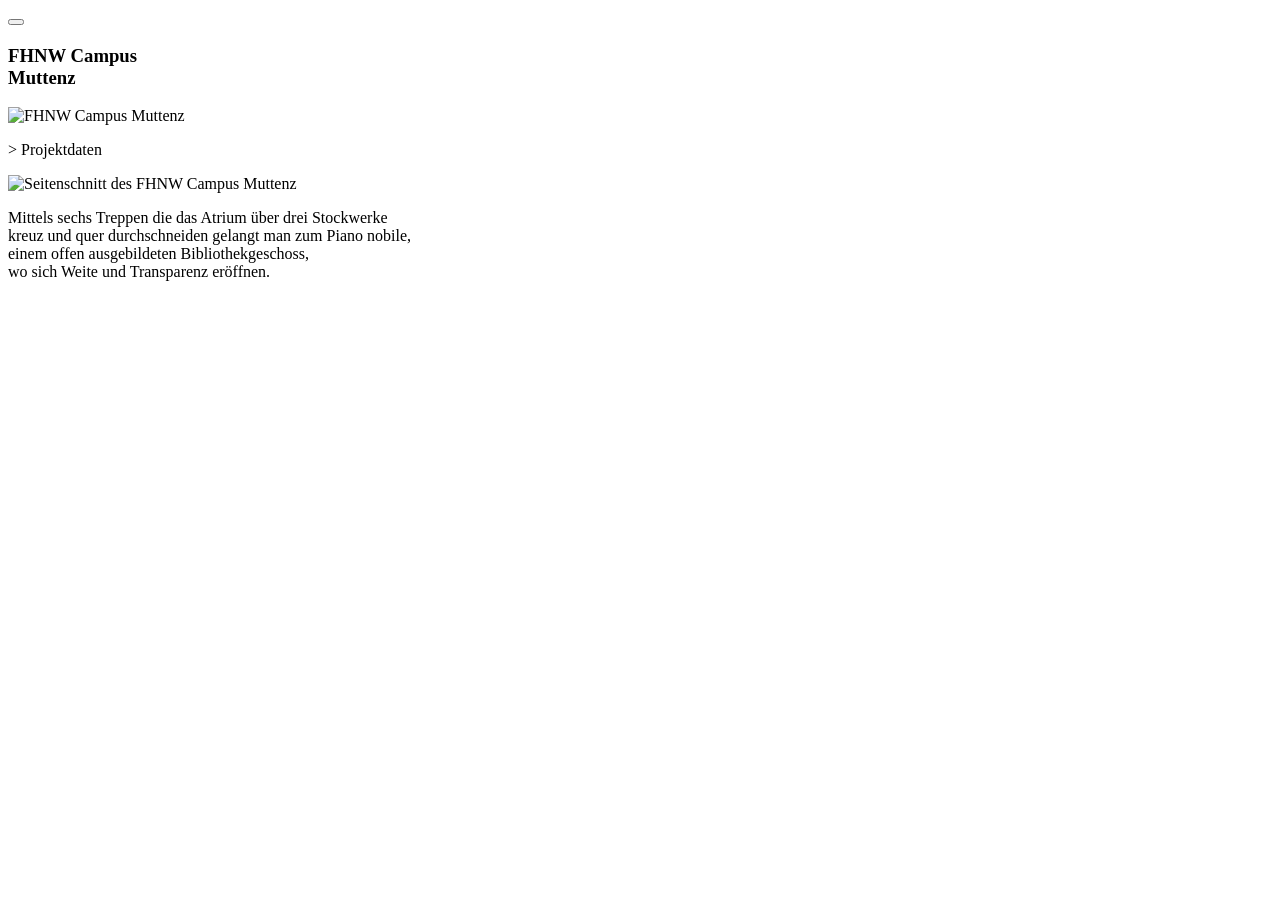
==== Website FHNW Muttenz - Final/index.html @ f7a6bd66 "Add files via upload" ====
<!DOCTYPE html>
<html lang="de">
<head>
    <meta charset="UTF-8">
    <meta name="viewport" content="width=device-width, initial-scale=1.0">
    <meta http-equiv="Cache-Control" content="no-cache, no-store, must-revalidate">
    <meta http-equiv="Pragma" content="no-cache">
    <meta http-equiv="Expires" content="0">
    <title>Website FHNW Muttenz</title>

    <link rel="stylesheet" href="css/style.css?v=20260316-2">
</head>
<body>

<button class="menu-button" type="button" aria-label="Menü öffnen">
    <span></span>
    <span></span>
    <span></span>
</button>

<section class="hero">
    <section class="start-image">
        <h1 class="hero-title">FHNW Campus<br>Muttenz</h1>
        <img src="images/Bilder/big/start_image.jpg" alt="FHNW Campus Muttenz">
    </section>
</section>

<section class="line-strip" aria-label="Dekorative Linien">
    <span class="line"></span>
    <span class="line"></span>
    <span class="line"></span>
    <span class="line"></span>
    <span class="line"></span>
    <span class="line"></span>
    <span class="line"></span>
    <span class="line"></span>
    <span class="line"></span>
    <span class="line"></span>
    <span class="line"></span>
    <span class="line"></span>
    <span class="line"></span>
    <span class="line"></span>
    <span class="line"></span>
    <span class="line"></span>
    <span class="line"></span>
    <span class="line"></span>
    <span class="line"></span>
    <span class="line"></span>
    <span class="line"></span>
    <span class="line"></span>
    <span class="line"></span>
    <span class="line"></span>
    <span class="line"></span>
    <span class="line"></span>
    <span class="line"></span>
    <span class="line"></span>
    <span class="line"></span>
    <span class="line"></span>
    <span class="line"></span>
    <span class="line"></span>
    <span class="line"></span>
    <span class="line"></span>
    <span class="line"></span>
    <span class="line"></span>
    <span class="line"></span>
    <span class="line"></span>
    <span class="line"></span>
    <span class="line"></span>
    <span class="line"></span>
    <span class="line"></span>
    <span class="line"></span>
    <span class="line"></span>
    <span class="line"></span>
    <span class="line"></span>
    <span class="line"></span>
    <span class="line"></span>
    <span class="line"></span>
    <span class="line"></span>
    <span class="line"></span>
    <span class="line"></span>
    <span class="line"></span>
    <span class="line"></span>
    <span class="line"></span>
    <span class="line"></span>
    <span class="line"></span>
    <span class="line"></span>
    <span class="line"></span>
    <span class="line"></span>
    <span class="line"></span>
    <span class="line"></span>
    <span class="line"></span>
    <span class="line"></span>
    <span class="line"></span>
    <span class="line"></span>
    <span class="line"></span>
    <span class="line"></span>
    <span class="line"></span>
    <span class="line"></span>
    <span class="line"></span>
    <span class="line"></span>
    <span class="line"></span>
    <span class="line"></span>
    <span class="line"></span>
    <span class="line"></span>
    <span class="line"></span>
    <span class="line"></span>
    <span class="line"></span>
    <span class="line"></span>
    <span class="line"></span>
    <span class="line"></span>
    <span class="line"></span>
    <span class="line"></span>
    <span class="line"></span>
    <span class="line"></span>
    <span class="line"></span>
    <span class="line"></span>
    <span class="line"></span>
    <span class="line"></span>
    <span class="line"></span>
    <span class="line"></span>
    <span class="line"></span>
    <span class="line"></span>
    <span class="line"></span>
    <span class="line"></span>
    <span class="line"></span>
    <span class="line"></span>
    <span class="line"></span>
    <span class="line"></span>
    <span class="line"></span>
    <span class="line"></span>
    <span class="line"></span>
</section>

<p class="intro-line">&gt; Projektdaten</p>

<section class="detail-image">
    <img src="images/Bilder/big_umrisse/Seitenschnitt_Campus.jpg" alt="Seitenschnitt des FHNW Campus Muttenz">
    <div class="detail-annotation" aria-hidden="true">
        <span class="detail-annotation-dot"></span>
        <span class="detail-annotation-line"></span>
        <p class="detail-annotation-text">Mittels sechs Treppen die das Atrium über drei Stockwerke <br>kreuz und quer durchschneiden gelangt man zum Piano nobile,<br> einem offen ausgebildeten Bibliothekgeschoss,<br> wo sich Weite und Transparenz eröffnen.</p>
    </div>
</section>

</body>
</html>
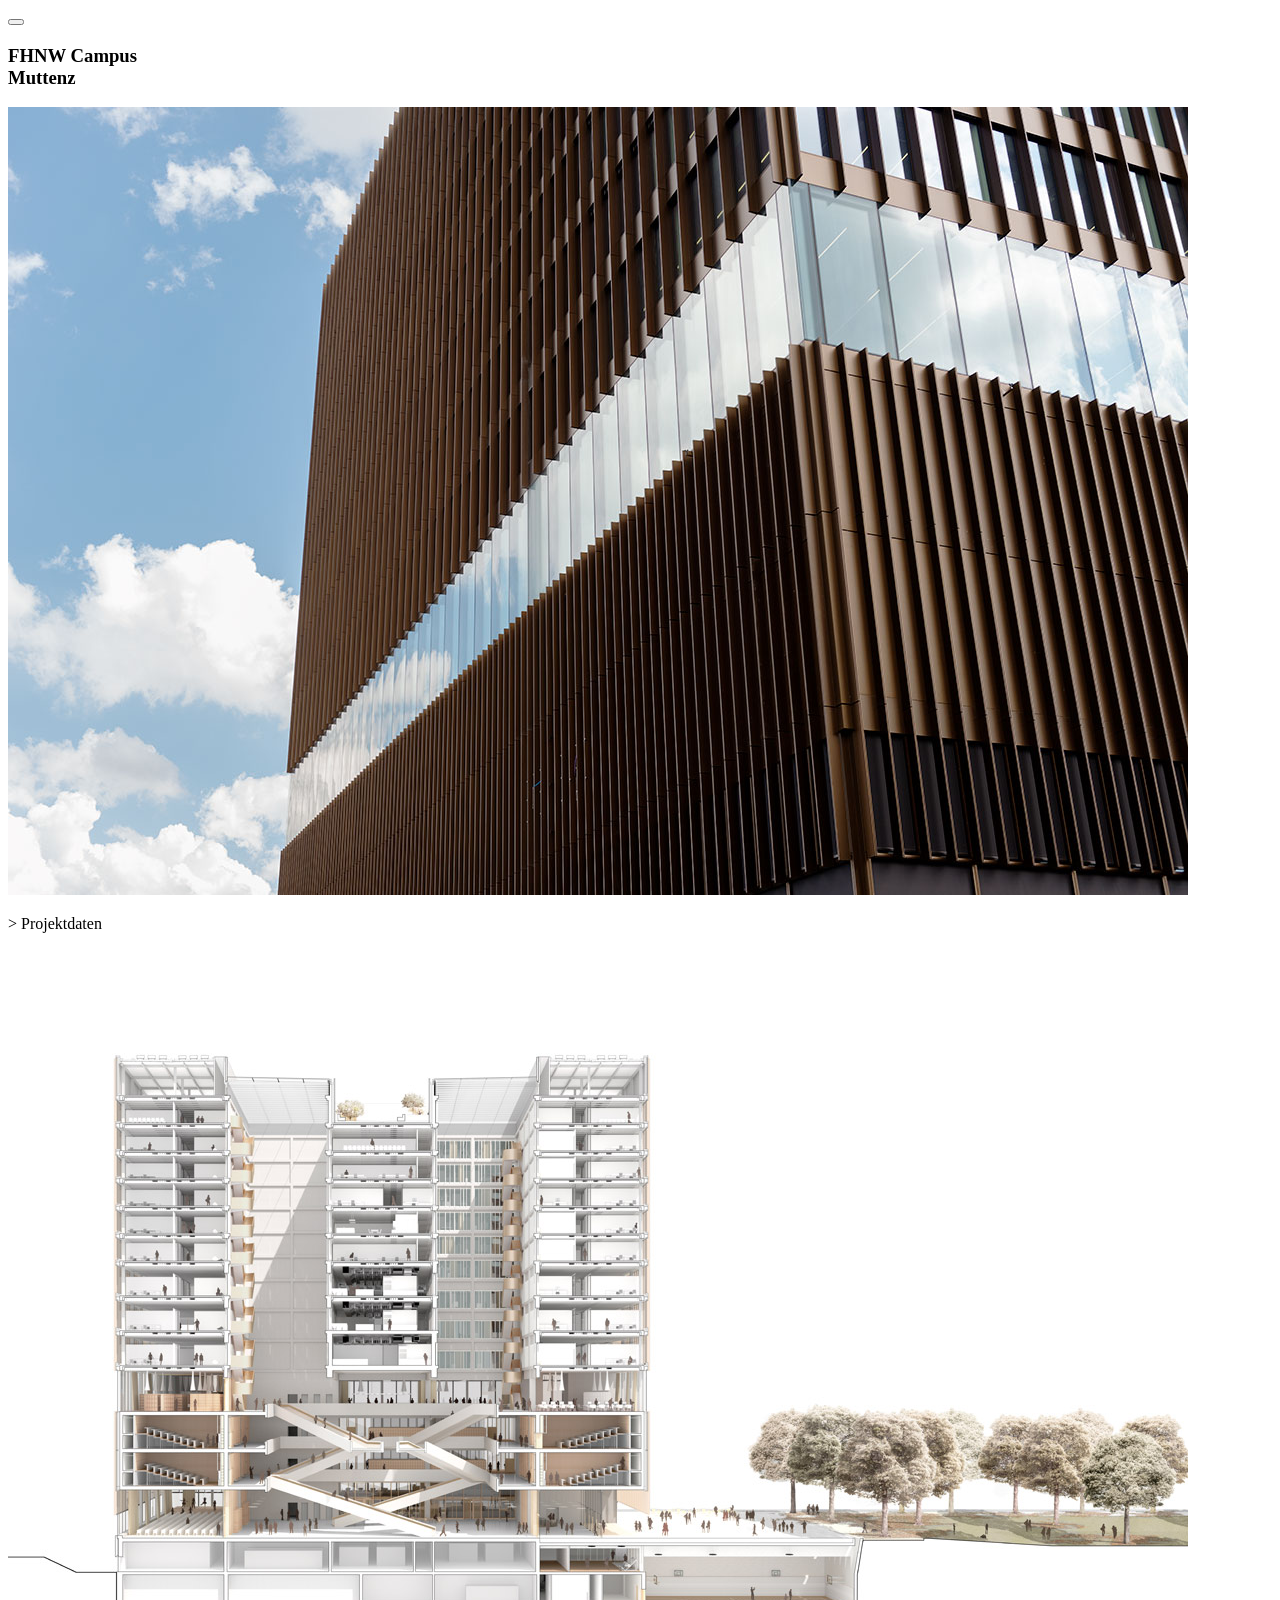
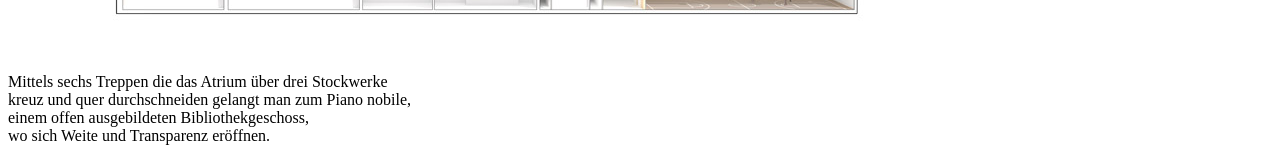
==== commit 63617a29: "ja" ====
--- a/Website FHNW Muttenz - Final/index.html
+++ b/Website FHNW Muttenz - Final/index.html
@@ -6,9 +6,9 @@
     <meta http-equiv="Cache-Control" content="no-cache, no-store, must-revalidate">
     <meta http-equiv="Pragma" content="no-cache">
     <meta http-equiv="Expires" content="0">
-    <title>Website FHNW Muttenz</title>
+    <title>Website FHNjW Muttenz</title>
 
-    <link rel="stylesheet" href="css/style.css?v=20260316-2">
+    <link rel="stylesheet" href="../css/style.css?v=20260316-2">
 </head>
 <body>
 
@@ -21,7 +21,7 @@
 <section class="hero">
     <section class="start-image">
         <h1 class="hero-title">FHNW Campus<br>Muttenz</h1>
-        <img src="images/Bilder/big/start_image.jpg" alt="FHNW Campus Muttenz">
+        <img src="../images/Bilder/big/start_image.jpg" alt="FHNW Campus Muttenz">
     </section>
 </section>
 
@@ -134,7 +134,7 @@
 <p class="intro-line">&gt; Projektdaten</p>
 
 <section class="detail-image">
-    <img src="images/Bilder/big_umrisse/Seitenschnitt_Campus.jpg" alt="Seitenschnitt des FHNW Campus Muttenz">
+    <img src="../images/Bilder/big_umrisse/Seitenschnitt_Campus.jpg" alt="Seitenschnitt des FHNW Campus Muttenz">
     <div class="detail-annotation" aria-hidden="true">
         <span class="detail-annotation-dot"></span>
         <span class="detail-annotation-line"></span>
--- a/css/style.css
+++ b/css/style.css
@@ -0,0 +1,2 @@
+@import url('https://fonts.googleapis.com/css2?family=Arimo:ital,wght@0,400..700;1,400..700&family=Datatype:wght@100..900&family=Lilita+One&family=Roboto+Mono:ital,wght@0,100..700;1,100..700&family=Saira:ital,wght@0,100..900;1,100..900&display=swap');
+
